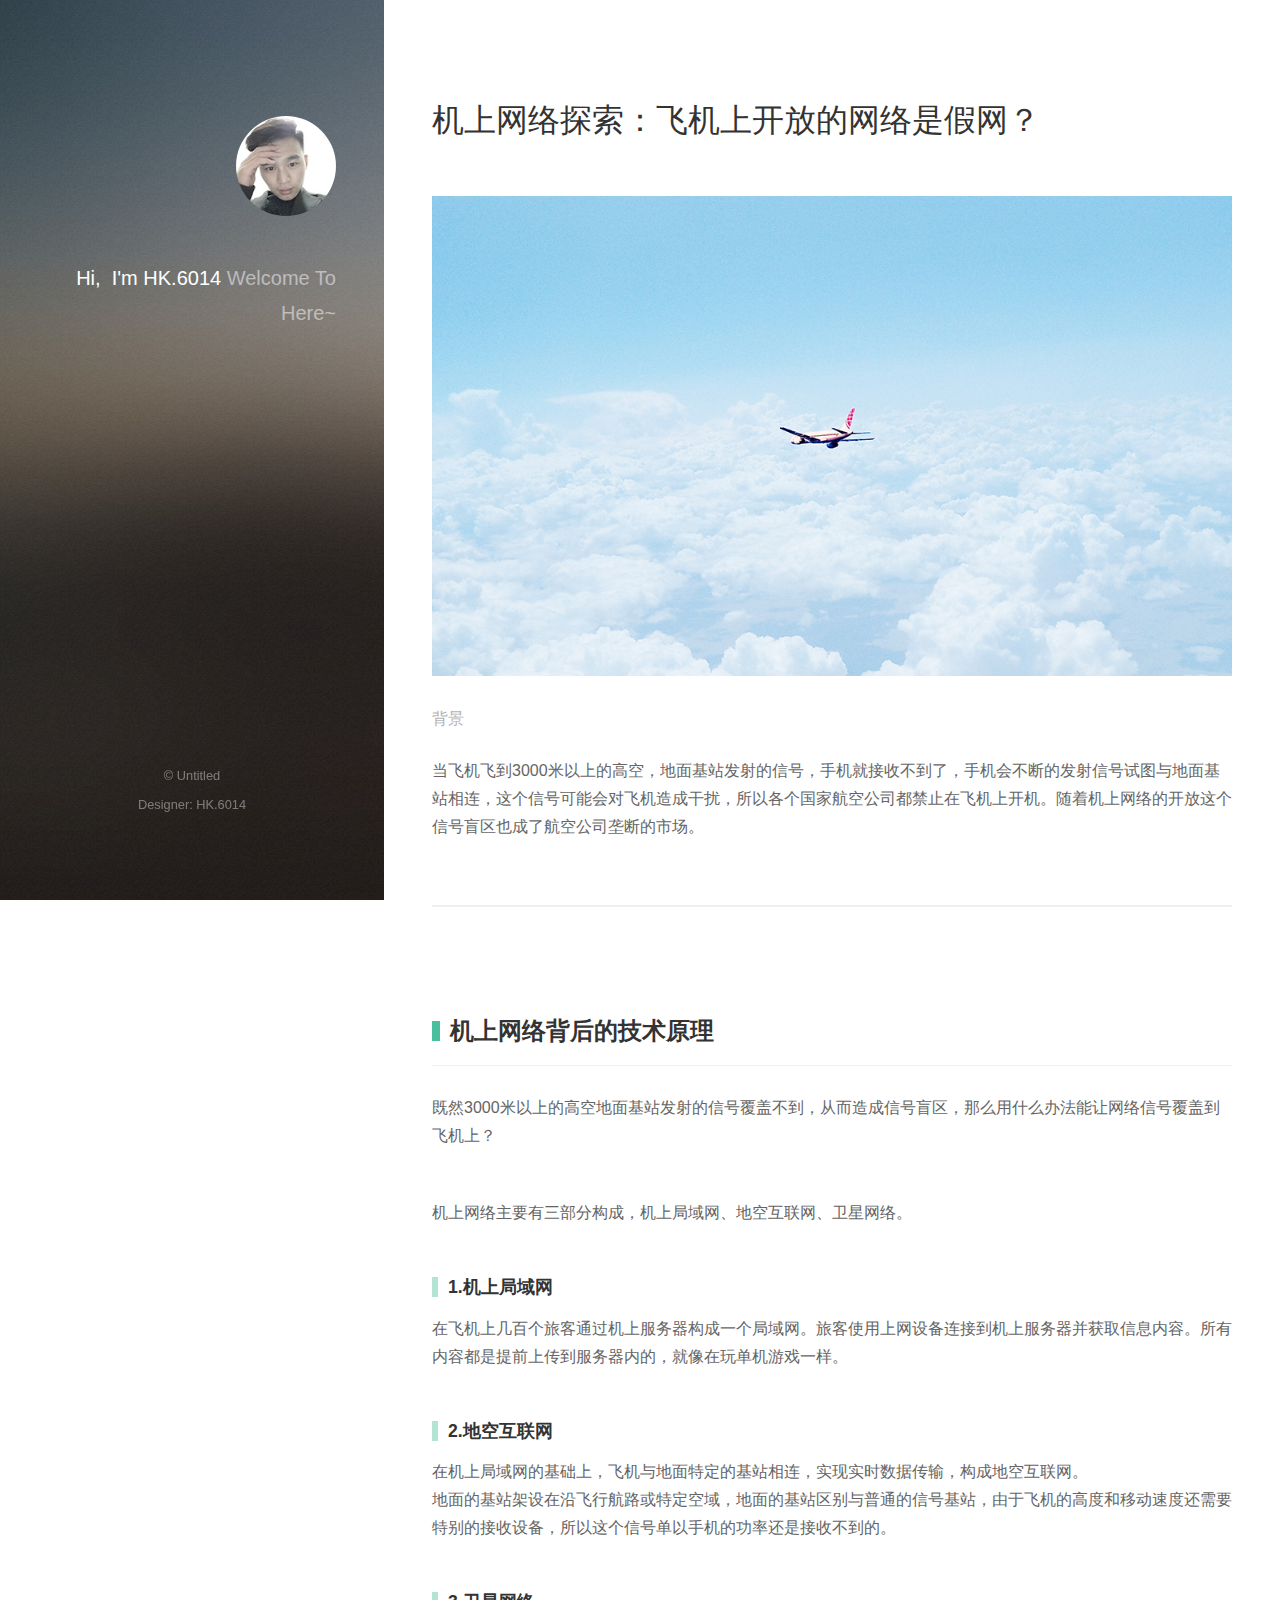
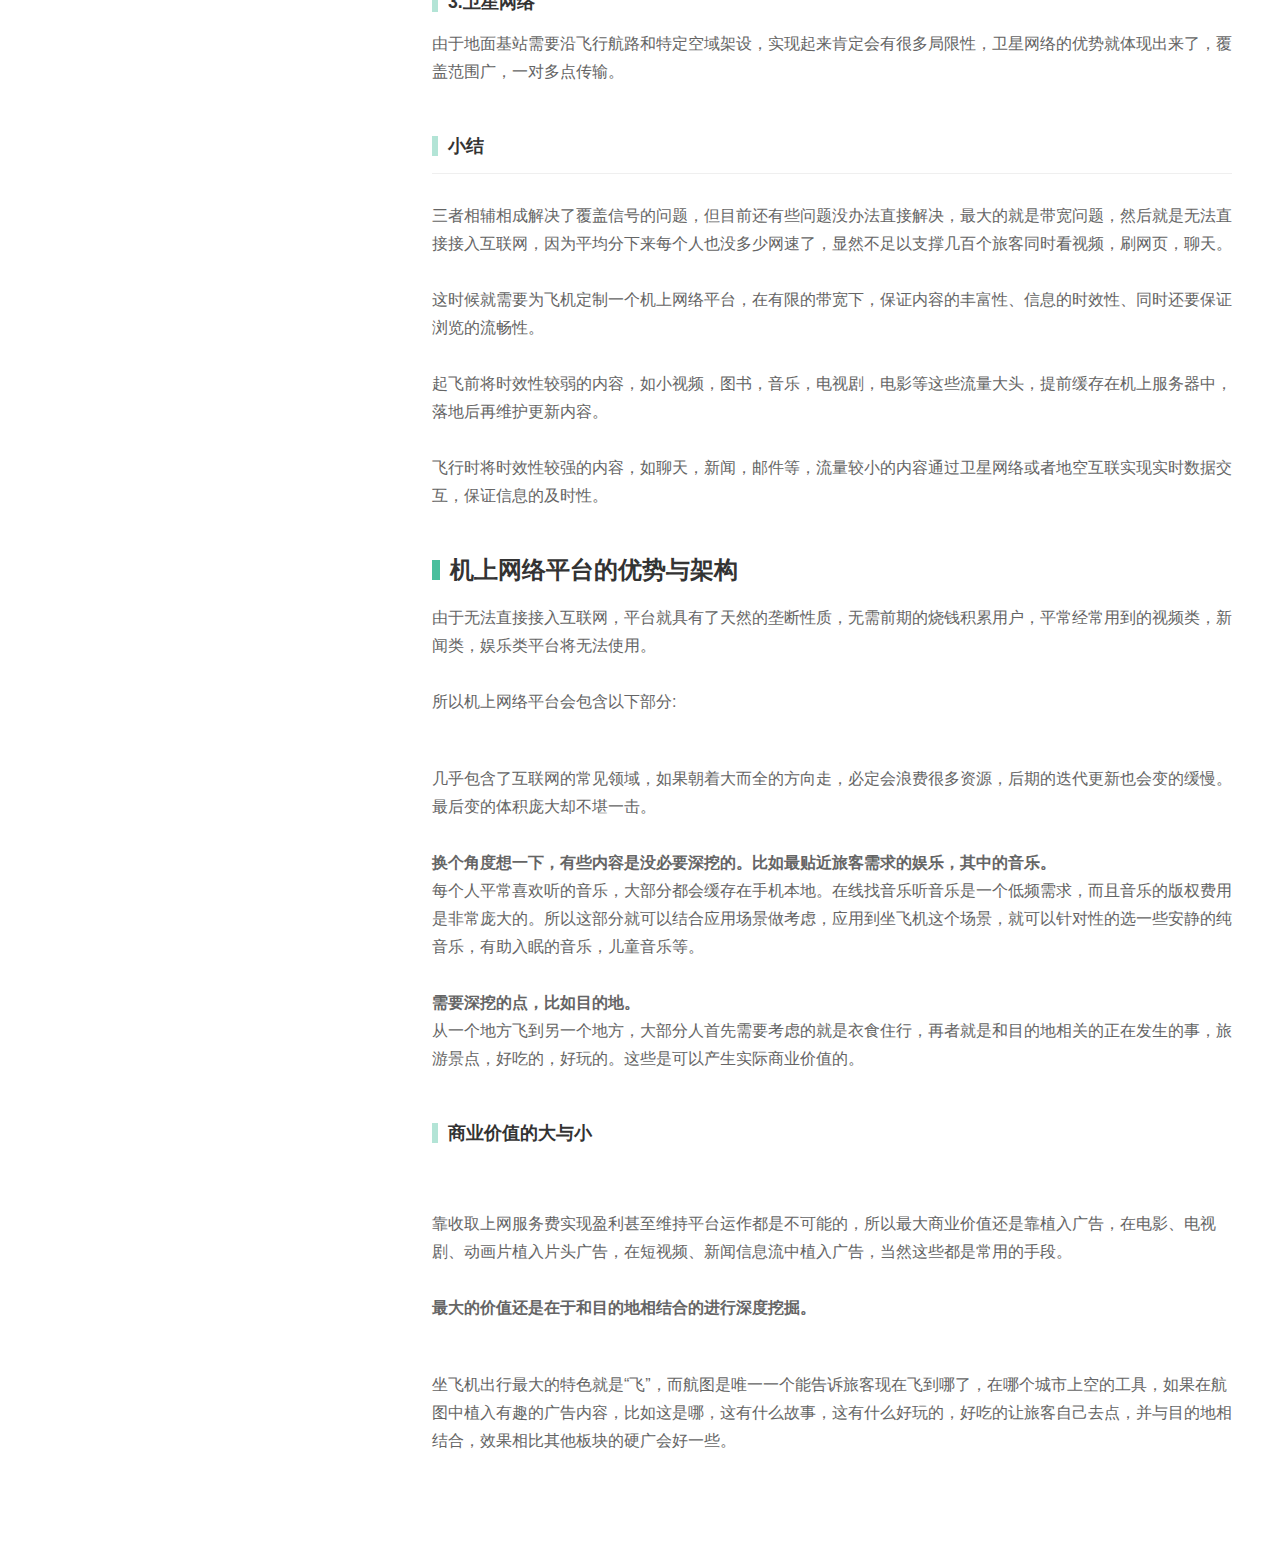
==== jse.html @ fe389747 "Add files via upload" ====
<!DOCTYPE HTML>
<html>
	<head>
		<title>机上网络探索：飞机上开放的网络是假网？</title>
		<meta charset="utf-8" />
		<meta name="viewport" content="width=device-width, initial-scale=1" />
		<!--[if lte IE 8]><script src="assets/js/ie/html5shiv.js"></script><![endif]-->
		<link rel="stylesheet" href="assets/css/main.css" />
		<link rel="stylesheet" href="word.css">
		<!--[if lte IE 8]><link rel="stylesheet" href="assets/css/ie8.css" /><![endif]-->
		<link rel="stylesheet" href="https://at.alicdn.com/t/font_b74ksjkimm2njyvi.css">
	</head>
	<body id="top">

		<!-- Header -->
			<header id="header">
				<a href="#" class="image avatar"><img src="images/avatar.jpg" alt="" /></a>
				<h1><strong>Hi,&nbsp I'm HK.6014</strong>
				<br>Welcome To Here~<br />
				</h1>
			</header>

		<!-- Main -->
			<div id="main">

				<!-- One -->
					<section id="one">
						<header class="major">
							<h2>机上网络探索：飞机上开放的网络是假网？</h2>
							<img src="images/jse/jse1.png" alt="">
							<p>背景</p>
						</header>
						<p style="color:#666">当飞机飞到3000米以上的高空，地面基站发射的信号，手机就接收不到了，手机会不断的发射信号试图与地面基站相连，这个信号可能会对飞机造成干扰，所以各个国家航空公司都禁止在飞机上开机。随着机上网络的开放这个信号盲区也成了航空公司垄断的市场。
					</p>
					</section>

				<!-- Two -->
					<section id="two">
						<h3>机上网络背后的技术原理</h2>
						<i class="line"></i>
						<!-- <h4>1.1 产品介绍</h4> -->

						<p>既然3000米以上的高空地面基站发射的信号覆盖不到，从而造成信号盲区，那么用什么办法能让网络信号覆盖到飞机上？</p>
						<img src="http://image.woshipm.com/wp-files/2018/03/Baby0pKIdDy4AePhwjw9.png" alt="">
						<p>机上网络主要有三部分构成，机上局域网、地空互联网、卫星网络。</p>


						<h4>1.机上局域网</h4>
						<p>在飞机上几百个旅客通过机上服务器构成一个局域网。旅客使用上网设备连接到机上服务器并获取信息内容。所有内容都是提前上传到服务器内的，就像在玩单机游戏一样。</p>

						<h4>2.地空互联网</h4>
						<p>
							在机上局域网的基础上，飞机与地面特定的基站相连，实现实时数据传输，构成地空互联网。 <br>
							地面的基站架设在沿飞行航路或特定空域，地面的基站区别与普通的信号基站，由于飞机的高度和移动速度还需要特别的接收设备，所以这个信号单以手机的功率还是接收不到的。
						</p>

						<h4>3.卫星网络</h4>
						<p>
							由于地面基站需要沿飞行航路和特定空域架设，实现起来肯定会有很多局限性，卫星网络的优势就体现出来了，覆盖范围广，一对多点传输。
						</p>

						<h4>小结</h4>
						<i class="line"></i>
						<p>
							三者相辅相成解决了覆盖信号的问题，但目前还有些问题没办法直接解决，最大的就是带宽问题，然后就是无法直接接入互联网，因为平均分下来每个人也没多少网速了，显然不足以支撑几百个旅客同时看视频，刷网页，聊天。
							<br><br>
							这时候就需要为飞机定制一个机上网络平台，在有限的带宽下，保证内容的丰富性、信息的时效性、同时还要保证浏览的流畅性。
							<br><br>
							起飞前将时效性较弱的内容，如小视频，图书，音乐，电视剧，电影等这些流量大头，提前缓存在机上服务器中，落地后再维护更新内容。
							<br><br>
							飞行时将时效性较强的内容，如聊天，新闻，邮件等，流量较小的内容通过卫星网络或者地空互联实现实时数据交互，保证信息的及时性。
						</p>

						<h3>机上网络平台的优势与架构</h3>
						<p>由于无法直接接入互联网，平台就具有了天然的垄断性质，无需前期的烧钱积累用户，平常经常用到的视频类，新闻类，娱乐类平台将无法使用。</p>
						<br>
						<p>所以机上网络平台会包含以下部分:</p>
						<img src="http://image.woshipm.com/wp-files/2018/03/dgjkB6Z8yLkxI2jqVLVV.png" alt="">

						<p>几乎包含了互联网的常见领域，如果朝着大而全的方向走，必定会浪费很多资源，后期的迭代更新也会变的缓慢。最后变的体积庞大却不堪一击。</p>
						<br>
						<p class="strong">换个角度想一下，有些内容是没必要深挖的。比如最贴近旅客需求的娱乐，其中的音乐。 </p>
						<p>每个人平常喜欢听的音乐，大部分都会缓存在手机本地。在线找音乐听音乐是一个低频需求，而且音乐的版权费用是非常庞大的。所以这部分就可以结合应用场景做考虑，应用到坐飞机这个场景，就可以针对性的选一些安静的纯音乐，有助入眠的音乐，儿童音乐等。</p>
						<br>
						<p class="strong">需要深挖的点，比如目的地。 </p>
						<p>从一个地方飞到另一个地方，大部分人首先需要考虑的就是衣食住行，再者就是和目的地相关的正在发生的事，旅游景点，好吃的，好玩的。这些是可以产生实际商业价值的。</p>

						<h4>商业价值的大与小</h4>
						<img src="http://image.woshipm.com/wp-files/2018/03/TCibDgPGB4hc8rQZ6pxT.jpeg" alt="">
						<p>靠收取上网服务费实现盈利甚至维持平台运作都是不可能的，所以最大商业价值还是靠植入广告，在电影、电视剧、动画片植入片头广告，在短视频、新闻信息流中植入广告，当然这些都是常用的手段。</p>

						<br>
						<p class="strong">最大的价值还是在于和目的地相结合的进行深度挖掘。</p>
						<img src="http://image.woshipm.com/wp-files/2018/03/LvkTSkc8faDb1mlpQAfh.png" alt="">
						<p>坐飞机出行最大的特色就是“飞”，而航图是唯一一个能告诉旅客现在飞到哪了，在哪个城市上空的工具，如果在航图中植入有趣的广告内容，比如这是哪，这有什么故事，这有什么好玩的，好吃的让旅客自己去点，并与目的地相结合，效果相比其他板块的硬广会好一些。</p>

						<br>
						<br>
					</section>


			</div>

		<!-- Footer -->
			<footer id="footer">
				<!-- <ul class="icons">
					<li><a href="https://zhihu.com/people/Axiso" class="icon"><i class="iconfont icon-zhihudianji"></i></a></li>
					<li><a href="weixin.html" class="icon"><i class="iconfont icon-weixin"></i></a></li>
					<li><a href="https://www.behance.net/377017880" class="icon"><i class="iconfont icon-behance"></i></a></li>
					<li><a href="mailto:whkisme@gmail.com" class="icon"><i class="iconfont icon-youjian1"></i></a></li>
				</ul> -->
				<ul class="copyright">
					<li>&copy; Untitled</li><li>Designer: HK.6014</li>
				</ul>
			</footer>

		<!-- Scripts -->
			<script src="assets/js/jquery.min.js"></script>
			<script src="assets/js/jquery.poptrox.min.js"></script>
			<script src="assets/js/skel.min.js"></script>
			<script src="assets/js/util.js"></script>
			<!--[if lte IE 8]><script src="assets/js/ie/respond.min.js"></script><![endif]-->
			<script src="assets/js/main.js"></script>

	</body>
</html>
---- assets/css/main.css ----
@import url("font-awesome.min.css");
@import url("http://fonts.googleapis.com/css?family=Source+Sans+Pro:400,400italic");



/* Reset */

	html, body, div, span, applet, object, iframe, h1, h2, h3, h4, h5, h6, p, blockquote, pre, a, abbr, acronym, address, big, cite, code, del, dfn, em, img, ins, kbd, q, s, samp, small, strike, strong, sub, sup, tt, var, b, u, i, center, dl, dt, dd, ol, ul, li, fieldset, form, label, legend, table, caption, tbody, tfoot, thead, tr, th, td, article, aside, canvas, details, embed, figure, figcaption, footer, header, hgroup, menu, nav, output, ruby, section, summary, time, mark, audio, video {
		margin: 0;
		padding: 0;
		border: 0;
		font-size: 100%;
		font: inherit;
		vertical-align: baseline;
	}

	article, aside, details, figcaption, figure, footer, header, hgroup, menu, nav, section {
		display: block;
	}

	body {
		line-height: 1;
	}

	ol, ul {
		list-style: none;
	}

	blockquote, q {
		quotes: none;
	}

	blockquote:before, blockquote:after, q:before, q:after {
		content: '';
		content: none;
	}

	table {
		border-collapse: collapse;
		border-spacing: 0;
	}

	body {
		-webkit-text-size-adjust: none;
	}

/* Box Model */

	*, *:before, *:after {
		-moz-box-sizing: border-box;
		-webkit-box-sizing: border-box;
		box-sizing: border-box;
	}

/* Containers */

	.container {
		margin-left: auto;
		margin-right: auto;
	}

	.container.\31 25\25 {
		width: 100%;
		max-width: 1200px;
		min-width: 960px;
	}

	.container.\37 5\25 {
		width: 720px;
	}

	.container.\35 0\25 {
		width: 480px;
	}

	.container.\32 5\25 {
		width: 240px;
	}

	.container {
		width: 960px;
	}

	@media screen and (max-width: 1800px) {

		.container.\31 25\25 {
			width: 100%;
			max-width: 1200px;
			min-width: 960px;
		}

		.container.\37 5\25 {
			width: 720px;
		}

		.container.\35 0\25 {
			width: 480px;
		}

		.container.\32 5\25 {
			width: 240px;
		}

		.container {
			width: 960px;
		}

	}

	@media screen and (max-width: 1280px) {

		.container.\31 25\25 {
			width: 100%;
			max-width: 1200px;
			min-width: 960px;
		}

		.container.\37 5\25 {
			width: 720px;
		}

		.container.\35 0\25 {
			width: 480px;
		}

		.container.\32 5\25 {
			width: 240px;
		}

		.container {
			width: 960px;
		}

	}

	@media screen and (max-width: 980px) {

		.container.\31 25\25 {
			width: 100%;
			max-width: 1200px;
			min-width: 960px;
		}

		.container.\37 5\25 {
			width: 720px;
		}

		.container.\35 0\25 {
			width: 480px;
		}

		.container.\32 5\25 {
			width: 240px;
		}

		.container {
			width: 960px;
		}

	}

	@media screen and (max-width: 736px) {

		.container.\31 25\25 {
			width: 100%;
			max-width: 1200px;
			min-width: 960px;
		}

		.container.\37 5\25 {
			width: 720px;
		}

		.container.\35 0\25 {
			width: 480px;
		}

		.container.\32 5\25 {
			width: 240px;
		}

		.container {
			width: 960px;
		}

	}

	@media screen and (max-width: 480px) {

		.container.\31 25\25 {
			width: 100%;
			max-width: 1200px;
			min-width: 960px;
		}

		.container.\37 5\25 {
			width: 720px;
		}

		.container.\35 0\25 {
			width: 480px;
		}

		.container.\32 5\25 {
			width: 240px;
		}

		.container {
			width: 960px;
		}

	}

/* Grid */

	.row {
		border-bottom: solid 1px transparent;
		-moz-box-sizing: border-box;
		-webkit-box-sizing: border-box;
		box-sizing: border-box;
	}

	.row > * {
		float: left;
		-moz-box-sizing: border-box;
		-webkit-box-sizing: border-box;
		box-sizing: border-box;
	}

	.row:after, .row:before {
		content: '';
		display: block;
		clear: both;
		height: 0;
	}

	.row.uniform > * > :first-child {
		margin-top: 0;
	}

	.row.uniform > * > :last-child {
		margin-bottom: 0;
	}

	.row.\30 \25 > * {
		padding: 0 0 0 0em;
	}

	.row.\30 \25 {
		margin: 0 0 -1px 0em;
	}

	.row.uniform.\30 \25 > * {
		padding: 0em 0 0 0em;
	}

	.row.uniform.\30 \25 {
		margin: 0em 0 -1px 0em;
	}

	.row > * {
		padding: 0 0 0 2.5em;
	}

	.row {
		margin: 0 0 -1px -2.5em;
	}

	.row.uniform > * {
		padding: 2.5em 0 0 2.5em;
	}

	.row.uniform {
		margin: -2.5em 0 -1px -2.5em;
	}

	.row.\32 00\25 > * {
		padding: 0 0 0 5em;
	}

	.row.\32 00\25 {
		margin: 0 0 -1px -5em;
	}

	.row.uniform.\32 00\25 > * {
		padding: 5em 0 0 5em;
	}

	.row.uniform.\32 00\25 {
		margin: -5em 0 -1px -5em;
	}

	.row.\31 50\25 > * {
		padding: 0 0 0 3.75em;
	}

	.row.\31 50\25 {
		margin: 0 0 -1px -3.75em;
	}

	.row.uniform.\31 50\25 > * {
		padding: 3.75em 0 0 3.75em;
	}

	.row.uniform.\31 50\25 {
		margin: -3.75em 0 -1px -3.75em;
	}

	.row.\35 0\25 > * {
		padding: 0 0 0 1.25em;
	}

	.row.\35 0\25 {
		margin: 0 0 -1px -1.25em;
	}

	.row.uniform.\35 0\25 > * {
		padding: 1.25em 0 0 1.25em;
	}

	.row.uniform.\35 0\25 {
		margin: -1.25em 0 -1px -1.25em;
	}

	.row.\32 5\25 > * {
		padding: 0 0 0 0.625em;
	}

	.row.\32 5\25 {
		margin: 0 0 -1px -0.625em;
	}

	.row.uniform.\32 5\25 > * {
		padding: 0.625em 0 0 0.625em;
	}

	.row.uniform.\32 5\25 {
		margin: -0.625em 0 -1px -0.625em;
	}

	.\31 2u, .\31 2u\24 {
		width: 100%;
		clear: none;
		margin-left: 0;
	}

	.\31 1u, .\31 1u\24 {
		width: 91.6666666667%;
		clear: none;
		margin-left: 0;
	}

	.\31 0u, .\31 0u\24 {
		width: 83.3333333333%;
		clear: none;
		margin-left: 0;
	}

	.\39 u, .\39 u\24 {
		width: 75%;
		clear: none;
		margin-left: 0;
	}

	.\38 u, .\38 u\24 {
		width: 66.6666666667%;
		clear: none;
		margin-left: 0;
	}

	.\37 u, .\37 u\24 {
		width: 58.3333333333%;
		clear: none;
		margin-left: 0;
	}

	.\36 u, .\36 u\24 {
		width: 50%;
		clear: none;
		margin-left: 0;
	}

	.\35 u, .\35 u\24 {
		width: 41.6666666667%;
		clear: none;
		margin-left: 0;
	}

	.\34 u, .\34 u\24 {
		width: 33.3333333333%;
		clear: none;
		margin-left: 0;
	}

	.\33 u, .\33 u\24 {
		width: 25%;
		clear: none;
		margin-left: 0;
	}

	.\32 u, .\32 u\24 {
		width: 16.6666666667%;
		clear: none;
		margin-left: 0;
	}

	.\31 u, .\31 u\24 {
		width: 8.3333333333%;
		clear: none;
		margin-left: 0;
	}

	.\31 2u\24 + *,
	.\31 1u\24 + *,
	.\31 0u\24 + *,
	.\39 u\24 + *,
	.\38 u\24 + *,
	.\37 u\24 + *,
	.\36 u\24 + *,
	.\35 u\24 + *,
	.\34 u\24 + *,
	.\33 u\24 + *,
	.\32 u\24 + *,
	.\31 u\24 + * {
		clear: left;
	}

	.\-11u {
		margin-left: 91.66667%;
	}

	.\-10u {
		margin-left: 83.33333%;
	}

	.\-9u {
		margin-left: 75%;
	}

	.\-8u {
		margin-left: 66.66667%;
	}

	.\-7u {
		margin-left: 58.33333%;
	}

	.\-6u {
		margin-left: 50%;
	}

	.\-5u {
		margin-left: 41.66667%;
	}

	.\-4u {
		margin-left: 33.33333%;
	}

	.hand{
		cursor: pointer;
	}
	.\-3u {
		margin-left: 25%;
	}

	.\-2u {
		margin-left: 16.66667%;
	}

	.\-1u {
		margin-left: 8.33333%;
	}

	@media screen and (max-width: 1800px) {

		.row > * {
			padding: 0 0 0 2.5em;
		}

		.row {
			margin: 0 0 -1px -2.5em;
		}

		.row.uniform > * {
			padding: 2.5em 0 0 2.5em;
		}

		.row.uniform {
			margin: -2.5em 0 -1px -2.5em;
		}

		.row.\32 00\25 > * {
			padding: 0 0 0 5em;
		}

		.row.\32 00\25 {
			margin: 0 0 -1px -5em;
		}

		.row.uniform.\32 00\25 > * {
			padding: 5em 0 0 5em;
		}

		.row.uniform.\32 00\25 {
			margin: -5em 0 -1px -5em;
		}

		.row.\31 50\25 > * {
			padding: 0 0 0 3.75em;
		}

		.row.\31 50\25 {
			margin: 0 0 -1px -3.75em;
		}

		.row.uniform.\31 50\25 > * {
			padding: 3.75em 0 0 3.75em;
		}

		.row.uniform.\31 50\25 {
			margin: -3.75em 0 -1px -3.75em;
		}

		.row.\35 0\25 > * {
			padding: 0 0 0 1.25em;
		}

		.row.\35 0\25 {
			margin: 0 0 -1px -1.25em;
		}

		.row.uniform.\35 0\25 > * {
			padding: 1.25em 0 0 1.25em;
		}

		.row.uniform.\35 0\25 {
			margin: -1.25em 0 -1px -1.25em;
		}

		.row.\32 5\25 > * {
			padding: 0 0 0 0.625em;
		}

		.row.\32 5\25 {
			margin: 0 0 -1px -0.625em;
		}

		.row.uniform.\32 5\25 > * {
			padding: 0.625em 0 0 0.625em;
		}

		.row.uniform.\32 5\25 {
			margin: -0.625em 0 -1px -0.625em;
		}

		.\31 2u\28xlarge\29, .\31 2u\24\28xlarge\29 {
			width: 100%;
			clear: none;
			margin-left: 0;
		}

		.\31 1u\28xlarge\29, .\31 1u\24\28xlarge\29 {
			width: 91.6666666667%;
			clear: none;
			margin-left: 0;
		}

		.\31 0u\28xlarge\29, .\31 0u\24\28xlarge\29 {
			width: 83.3333333333%;
			clear: none;
			margin-left: 0;
		}

		.\39 u\28xlarge\29, .\39 u\24\28xlarge\29 {
			width: 75%;
			clear: none;
			margin-left: 0;
		}

		.\38 u\28xlarge\29, .\38 u\24\28xlarge\29 {
			width: 66.6666666667%;
			clear: none;
			margin-left: 0;
		}

		.\37 u\28xlarge\29, .\37 u\24\28xlarge\29 {
			width: 58.3333333333%;
			clear: none;
			margin-left: 0;
		}

		.\36 u\28xlarge\29, .\36 u\24\28xlarge\29 {
			width: 50%;
			clear: none;
			margin-left: 0;
		}

		.\35 u\28xlarge\29, .\35 u\24\28xlarge\29 {
			width: 41.6666666667%;
			clear: none;
			margin-left: 0;
		}

		.\34 u\28xlarge\29, .\34 u\24\28xlarge\29 {
			width: 33.3333333333%;
			clear: none;
			margin-left: 0;
		}

		.\33 u\28xlarge\29, .\33 u\24\28xlarge\29 {
			width: 25%;
			clear: none;
			margin-left: 0;
		}

		.\32 u\28xlarge\29, .\32 u\24\28xlarge\29 {
			width: 16.6666666667%;
			clear: none;
			margin-left: 0;
		}

		.\31 u\28xlarge\29, .\31 u\24\28xlarge\29 {
			width: 8.3333333333%;
			clear: none;
			margin-left: 0;
		}

		.\31 2u\24\28xlarge\29 + *,
		.\31 1u\24\28xlarge\29 + *,
		.\31 0u\24\28xlarge\29 + *,
		.\39 u\24\28xlarge\29 + *,
		.\38 u\24\28xlarge\29 + *,
		.\37 u\24\28xlarge\29 + *,
		.\36 u\24\28xlarge\29 + *,
		.\35 u\24\28xlarge\29 + *,
		.\34 u\24\28xlarge\29 + *,
		.\33 u\24\28xlarge\29 + *,
		.\32 u\24\28xlarge\29 + *,
		.\31 u\24\28xlarge\29 + * {
			clear: left;
		}

		.\-11u\28xlarge\29 {
			margin-left: 91.66667%;
		}

		.\-10u\28xlarge\29 {
			margin-left: 83.33333%;
		}

		.\-9u\28xlarge\29 {
			margin-left: 75%;
		}

		.\-8u\28xlarge\29 {
			margin-left: 66.66667%;
		}

		.\-7u\28xlarge\29 {
			margin-left: 58.33333%;
		}

		.\-6u\28xlarge\29 {
			margin-left: 50%;
		}

		.\-5u\28xlarge\29 {
			margin-left: 41.66667%;
		}

		.\-4u\28xlarge\29 {
			margin-left: 33.33333%;
		}

		.\-3u\28xlarge\29 {
			margin-left: 25%;
		}

		.\-2u\28xlarge\29 {
			margin-left: 16.66667%;
		}

		.\-1u\28xlarge\29 {
			margin-left: 8.33333%;
		}

	}

	@media screen and (max-width: 1280px) {

		.row > * {
			padding: 0 0 0 2em;
		}

		.row {
			margin: 0 0 -1px -2em;
		}

		.row.uniform > * {
			padding: 2em 0 0 2em;
		}

		.row.uniform {
			margin: -2em 0 -1px -2em;
		}

		.row.\32 00\25 > * {
			padding: 0 0 0 4em;
		}

		.row.\32 00\25 {
			margin: 0 0 -1px -4em;
		}

		.row.uniform.\32 00\25 > * {
			padding: 4em 0 0 4em;
		}

		.row.uniform.\32 00\25 {
			margin: -4em 0 -1px -4em;
		}

		.row.\31 50\25 > * {
			padding: 0 0 0 3em;
		}

		.row.\31 50\25 {
			margin: 0 0 -1px -3em;
		}

		.row.uniform.\31 50\25 > * {
			padding: 3em 0 0 3em;
		}

		.row.uniform.\31 50\25 {
			margin: -3em 0 -1px -3em;
		}

		.row.\35 0\25 > * {
			padding: 0 0 0 1em;
		}

		.row.\35 0\25 {
			margin: 0 0 -1px -1em;
		}

		.row.uniform.\35 0\25 > * {
			padding: 1em 0 0 1em;
		}

		.row.uniform.\35 0\25 {
			margin: -1em 0 -1px -1em;
		}

		.row.\32 5\25 > * {
			padding: 0 0 0 0.5em;
		}

		.row.\32 5\25 {
			margin: 0 0 -1px -0.5em;
		}

		.row.uniform.\32 5\25 > * {
			padding: 0.5em 0 0 0.5em;
		}

		.row.uniform.\32 5\25 {
			margin: -0.5em 0 -1px -0.5em;
		}

		.\31 2u\28large\29, .\31 2u\24\28large\29 {
			width: 100%;
			clear: none;
			margin-left: 0;
		}

		.\31 1u\28large\29, .\31 1u\24\28large\29 {
			width: 91.6666666667%;
			clear: none;
			margin-left: 0;
		}

		.\31 0u\28large\29, .\31 0u\24\28large\29 {
			width: 83.3333333333%;
			clear: none;
			margin-left: 0;
		}

		.\39 u\28large\29, .\39 u\24\28large\29 {
			width: 75%;
			clear: none;
			margin-left: 0;
		}

		.\38 u\28large\29, .\38 u\24\28large\29 {
			width: 66.6666666667%;
			clear: none;
			margin-left: 0;
		}

		.\37 u\28large\29, .\37 u\24\28large\29 {
			width: 58.3333333333%;
			clear: none;
			margin-left: 0;
		}

		.\36 u\28large\29, .\36 u\24\28large\29 {
			width: 50%;
			clear: none;
			margin-left: 0;
		}

		.\35 u\28large\29, .\35 u\24\28large\29 {
			width: 41.6666666667%;
			clear: none;
			margin-left: 0;
		}

		.\34 u\28large\29, .\34 u\24\28large\29 {
			width: 33.3333333333%;
			clear: none;
			margin-left: 0;
		}

		.\33 u\28large\29, .\33 u\24\28large\29 {
			width: 25%;
			clear: none;
			margin-left: 0;
		}

		.\32 u\28large\29, .\32 u\24\28large\29 {
			width: 16.6666666667%;
			clear: none;
			margin-left: 0;
		}

		.\31 u\28large\29, .\31 u\24\28large\29 {
			width: 8.3333333333%;
			clear: none;
			margin-left: 0;
		}

		.\31 2u\24\28large\29 + *,
		.\31 1u\24\28large\29 + *,
		.\31 0u\24\28large\29 + *,
		.\39 u\24\28large\29 + *,
		.\38 u\24\28large\29 + *,
		.\37 u\24\28large\29 + *,
		.\36 u\24\28large\29 + *,
		.\35 u\24\28large\29 + *,
		.\34 u\24\28large\29 + *,
		.\33 u\24\28large\29 + *,
		.\32 u\24\28large\29 + *,
		.\31 u\24\28large\29 + * {
			clear: left;
		}

		.\-11u\28large\29 {
			margin-left: 91.66667%;
		}

		.\-10u\28large\29 {
			margin-left: 83.33333%;
		}

		.\-9u\28large\29 {
			margin-left: 75%;
		}

		.\-8u\28large\29 {
			margin-left: 66.66667%;
		}

		.\-7u\28large\29 {
			margin-left: 58.33333%;
		}

		.\-6u\28large\29 {
			margin-left: 50%;
		}

		.\-5u\28large\29 {
			margin-left: 41.66667%;
		}

		.\-4u\28large\29 {
			margin-left: 33.33333%;
		}

		.\-3u\28large\29 {
			margin-left: 25%;
		}

		.\-2u\28large\29 {
			margin-left: 16.66667%;
		}

		.\-1u\28large\29 {
			margin-left: 8.33333%;
		}

	}

	@media screen and (max-width: 980px) {

		.row > * {
			padding: 0 0 0 2em;
		}

		.row {
			margin: 0 0 -1px -2em;
		}

		.row.uniform > * {
			padding: 2em 0 0 2em;
		}

		.row.uniform {
			margin: -2em 0 -1px -2em;
		}

		.row.\32 00\25 > * {
			padding: 0 0 0 4em;
		}

		.row.\32 00\25 {
			margin: 0 0 -1px -4em;
		}

		.row.uniform.\32 00\25 > * {
			padding: 4em 0 0 4em;
		}

		.row.uniform.\32 00\25 {
			margin: -4em 0 -1px -4em;
		}

		.row.\31 50\25 > * {
			padding: 0 0 0 3em;
		}

		.row.\31 50\25 {
			margin: 0 0 -1px -3em;
		}

		.row.uniform.\31 50\25 > * {
			padding: 3em 0 0 3em;
		}

		.row.uniform.\31 50\25 {
			margin: -3em 0 -1px -3em;
		}

		.row.\35 0\25 > * {
			padding: 0 0 0 1em;
		}

		.row.\35 0\25 {
			margin: 0 0 -1px -1em;
		}

		.row.uniform.\35 0\25 > * {
			padding: 1em 0 0 1em;
		}

		.row.uniform.\35 0\25 {
			margin: -1em 0 -1px -1em;
		}

		.row.\32 5\25 > * {
			padding: 0 0 0 0.5em;
		}

		.row.\32 5\25 {
			margin: 0 0 -1px -0.5em;
		}

		.row.uniform.\32 5\25 > * {
			padding: 0.5em 0 0 0.5em;
		}

		.row.uniform.\32 5\25 {
			margin: -0.5em 0 -1px -0.5em;
		}

		.\31 2u\28medium\29, .\31 2u\24\28medium\29 {
			width: 100%;
			clear: none;
			margin-left: 0;
		}

		.\31 1u\28medium\29, .\31 1u\24\28medium\29 {
			width: 91.6666666667%;
			clear: none;
			margin-left: 0;
		}

		.\31 0u\28medium\29, .\31 0u\24\28medium\29 {
			width: 83.3333333333%;
			clear: none;
			margin-left: 0;
		}

		.\39 u\28medium\29, .\39 u\24\28medium\29 {
			width: 75%;
			clear: none;
			margin-left: 0;
		}

		.\38 u\28medium\29, .\38 u\24\28medium\29 {
			width: 66.6666666667%;
			clear: none;
			margin-left: 0;
		}

		.\37 u\28medium\29, .\37 u\24\28medium\29 {
			width: 58.3333333333%;
			clear: none;
			margin-left: 0;
		}

		.\36 u\28medium\29, .\36 u\24\28medium\29 {
			width: 50%;
			clear: none;
			margin-left: 0;
		}

		.\35 u\28medium\29, .\35 u\24\28medium\29 {
			width: 41.6666666667%;
			clear: none;
			margin-left: 0;
		}

		.\34 u\28medium\29, .\34 u\24\28medium\29 {
			width: 33.3333333333%;
			clear: none;
			margin-left: 0;
		}

		.\33 u\28medium\29, .\33 u\24\28medium\29 {
			width: 25%;
			clear: none;
			margin-left: 0;
		}

		.\32 u\28medium\29, .\32 u\24\28medium\29 {
			width: 16.6666666667%;
			clear: none;
			margin-left: 0;
		}

		.\31 u\28medium\29, .\31 u\24\28medium\29 {
			width: 8.3333333333%;
			clear: none;
			margin-left: 0;
		}

		.\31 2u\24\28medium\29 + *,
		.\31 1u\24\28medium\29 + *,
		.\31 0u\24\28medium\29 + *,
		.\39 u\24\28medium\29 + *,
		.\38 u\24\28medium\29 + *,
		.\37 u\24\28medium\29 + *,
		.\36 u\24\28medium\29 + *,
		.\35 u\24\28medium\29 + *,
		.\34 u\24\28medium\29 + *,
		.\33 u\24\28medium\29 + *,
		.\32 u\24\28medium\29 + *,
		.\31 u\24\28medium\29 + * {
			clear: left;
		}

		.\-11u\28medium\29 {
			margin-left: 91.66667%;
		}

		.\-10u\28medium\29 {
			margin-left: 83.33333%;
		}

		.\-9u\28medium\29 {
			margin-left: 75%;
		}

		.\-8u\28medium\29 {
			margin-left: 66.66667%;
		}

		.\-7u\28medium\29 {
			margin-left: 58.33333%;
		}

		.\-6u\28medium\29 {
			margin-left: 50%;
		}

		.\-5u\28medium\29 {
			margin-left: 41.66667%;
		}

		.\-4u\28medium\29 {
			margin-left: 33.33333%;
		}

		.\-3u\28medium\29 {
			margin-left: 25%;
		}

		.\-2u\28medium\29 {
			margin-left: 16.66667%;
		}

		.\-1u\28medium\29 {
			margin-left: 8.33333%;
		}

	}

	@media screen and (max-width: 736px) {

		.row > * {
			padding: 0 0 0 1.5em;
		}

		.row {
			margin: 0 0 -1px -1.5em;
		}

		.row.uniform > * {
			padding: 1.5em 0 0 1.5em;
		}

		.row.uniform {
			margin: -1.5em 0 -1px -1.5em;
		}

		.row.\32 00\25 > * {
			padding: 0 0 0 3em;
		}

		.row.\32 00\25 {
			margin: 0 0 -1px -3em;
		}

		.row.uniform.\32 00\25 > * {
			padding: 3em 0 0 3em;
		}

		.row.uniform.\32 00\25 {
			margin: -3em 0 -1px -3em;
		}

		.row.\31 50\25 > * {
			padding: 0 0 0 2.25em;
		}

		.row.\31 50\25 {
			margin: 0 0 -1px -2.25em;
		}

		.row.uniform.\31 50\25 > * {
			padding: 2.25em 0 0 2.25em;
		}

		.row.uniform.\31 50\25 {
			margin: -2.25em 0 -1px -2.25em;
		}

		.row.\35 0\25 > * {
			padding: 0 0 0 0.75em;
		}

		.row.\35 0\25 {
			margin: 0 0 -1px -0.75em;
		}

		.row.uniform.\35 0\25 > * {
			padding: 0.75em 0 0 0.75em;
		}

		.row.uniform.\35 0\25 {
			margin: -0.75em 0 -1px -0.75em;
		}

		.row.\32 5\25 > * {
			padding: 0 0 0 0.375em;
		}

		.row.\32 5\25 {
			margin: 0 0 -1px -0.375em;
		}

		.row.uniform.\32 5\25 > * {
			padding: 0.375em 0 0 0.375em;
		}

		.row.uniform.\32 5\25 {
			margin: -0.375em 0 -1px -0.375em;
		}

		.\31 2u\28small\29, .\31 2u\24\28small\29 {
			width: 100%;
			clear: none;
			margin-left: 0;
		}

		.\31 1u\28small\29, .\31 1u\24\28small\29 {
			width: 91.6666666667%;
			clear: none;
			margin-left: 0;
		}

		.\31 0u\28small\29, .\31 0u\24\28small\29 {
			width: 83.3333333333%;
			clear: none;
			margin-left: 0;
		}

		.\39 u\28small\29, .\39 u\24\28small\29 {
			width: 75%;
			clear: none;
			margin-left: 0;
		}

		.\38 u\28small\29, .\38 u\24\28small\29 {
			width: 66.6666666667%;
			clear: none;
			margin-left: 0;
		}

		.\37 u\28small\29, .\37 u\24\28small\29 {
			width: 58.3333333333%;
			clear: none;
			margin-left: 0;
		}

		.\36 u\28small\29, .\36 u\24\28small\29 {
			width: 50%;
			clear: none;
			margin-left: 0;
		}

		.\35 u\28small\29, .\35 u\24\28small\29 {
			width: 41.6666666667%;
			clear: none;
			margin-left: 0;
		}

		.\34 u\28small\29, .\34 u\24\28small\29 {
			width: 33.3333333333%;
			clear: none;
			margin-left: 0;
		}

		.\33 u\28small\29, .\33 u\24\28small\29 {
			width: 25%;
			clear: none;
			margin-left: 0;
		}

		.\32 u\28small\29, .\32 u\24\28small\29 {
			width: 16.6666666667%;
			clear: none;
			margin-left: 0;
		}

		.\31 u\28small\29, .\31 u\24\28small\29 {
			width: 8.3333333333%;
			clear: none;
			margin-left: 0;
		}

		.\31 2u\24\28small\29 + *,
		.\31 1u\24\28small\29 + *,
		.\31 0u\24\28small\29 + *,
		.\39 u\24\28small\29 + *,
		.\38 u\24\28small\29 + *,
		.\37 u\24\28small\29 + *,
		.\36 u\24\28small\29 + *,
		.\35 u\24\28small\29 + *,
		.\34 u\24\28small\29 + *,
		.\33 u\24\28small\29 + *,
		.\32 u\24\28small\29 + *,
		.\31 u\24\28small\29 + * {
			clear: left;
		}

		.\-11u\28small\29 {
			margin-left: 91.66667%;
		}

		.\-10u\28small\29 {
			margin-left: 83.33333%;
		}

		.\-9u\28small\29 {
			margin-left: 75%;
		}

		.\-8u\28small\29 {
			margin-left: 66.66667%;
		}

		.\-7u\28small\29 {
			margin-left: 58.33333%;
		}

		.\-6u\28small\29 {
			margin-left: 50%;
		}

		.\-5u\28small\29 {
			margin-left: 41.66667%;
		}

		.\-4u\28small\29 {
			margin-left: 33.33333%;
		}

		.\-3u\28small\29 {
			margin-left: 25%;
		}

		.\-2u\28small\29 {
			margin-left: 16.66667%;
		}

		.\-1u\28small\29 {
			margin-left: 8.33333%;
		}

	}

	@media screen and (max-width: 480px) {

		.row > * {
			padding: 0 0 0 1.5em;
		}

		.row {
			margin: 0 0 -1px -1.5em;
		}

		.row.uniform > * {
			padding: 1.5em 0 0 1.5em;
		}

		.row.uniform {
			margin: -1.5em 0 -1px -1.5em;
		}

		.row.\32 00\25 > * {
			padding: 0 0 0 3em;
		}

		.row.\32 00\25 {
			margin: 0 0 -1px -3em;
		}

		.row.uniform.\32 00\25 > * {
			padding: 3em 0 0 3em;
		}

		.row.uniform.\32 00\25 {
			margin: -3em 0 -1px -3em;
		}

		.row.\31 50\25 > * {
			padding: 0 0 0 2.25em;
		}

		.row.\31 50\25 {
			margin: 0 0 -1px -2.25em;
		}

		.row.uniform.\31 50\25 > * {
			padding: 2.25em 0 0 2.25em;
		}

		.row.uniform.\31 50\25 {
			margin: -2.25em 0 -1px -2.25em;
		}

		.row.\35 0\25 > * {
			padding: 0 0 0 0.75em;
		}

		.row.\35 0\25 {
			margin: 0 0 -1px -0.75em;
		}

		.row.uniform.\35 0\25 > * {
			padding: 0.75em 0 0 0.75em;
		}

		.row.uniform.\35 0\25 {
			margin: -0.75em 0 -1px -0.75em;
		}

		.row.\32 5\25 > * {
			padding: 0 0 0 0.375em;
		}

		.row.\32 5\25 {
			margin: 0 0 -1px -0.375em;
		}

		.row.uniform.\32 5\25 > * {
			padding: 0.375em 0 0 0.375em;
		}

		.row.uniform.\32 5\25 {
			margin: -0.375em 0 -1px -0.375em;
		}

		.\31 2u\28xsmall\29, .\31 2u\24\28xsmall\29 {
			width: 100%;
			clear: none;
			margin-left: 0;
		}

		.\31 1u\28xsmall\29, .\31 1u\24\28xsmall\29 {
			width: 91.6666666667%;
			clear: none;
			margin-left: 0;
		}

		.\31 0u\28xsmall\29, .\31 0u\24\28xsmall\29 {
			width: 83.3333333333%;
			clear: none;
			margin-left: 0;
		}

		.\39 u\28xsmall\29, .\39 u\24\28xsmall\29 {
			width: 75%;
			clear: none;
			margin-left: 0;
		}

		.\38 u\28xsmall\29, .\38 u\24\28xsmall\29 {
			width: 66.6666666667%;
			clear: none;
			margin-left: 0;
		}

		.\37 u\28xsmall\29, .\37 u\24\28xsmall\29 {
			width: 58.3333333333%;
			clear: none;
			margin-left: 0;
		}

		.\36 u\28xsmall\29, .\36 u\24\28xsmall\29 {
			width: 50%;
			clear: none;
			margin-left: 0;
		}

		.\35 u\28xsmall\29, .\35 u\24\28xsmall\29 {
			width: 41.6666666667%;
			clear: none;
			margin-left: 0;
		}

		.\34 u\28xsmall\29, .\34 u\24\28xsmall\29 {
			width: 33.3333333333%;
			clear: none;
			margin-left: 0;
		}

		.\33 u\28xsmall\29, .\33 u\24\28xsmall\29 {
			width: 25%;
			clear: none;
			margin-left: 0;
		}

		.\32 u\28xsmall\29, .\32 u\24\28xsmall\29 {
			width: 16.6666666667%;
			clear: none;
			margin-left: 0;
		}

		.\31 u\28xsmall\29, .\31 u\24\28xsmall\29 {
			width: 8.3333333333%;
			clear: none;
			margin-left: 0;
		}

		.\31 2u\24\28xsmall\29 + *,
		.\31 1u\24\28xsmall\29 + *,
		.\31 0u\24\28xsmall\29 + *,
		.\39 u\24\28xsmall\29 + *,
		.\38 u\24\28xsmall\29 + *,
		.\37 u\24\28xsmall\29 + *,
		.\36 u\24\28xsmall\29 + *,
		.\35 u\24\28xsmall\29 + *,
		.\34 u\24\28xsmall\29 + *,
		.\33 u\24\28xsmall\29 + *,
		.\32 u\24\28xsmall\29 + *,
		.\31 u\24\28xsmall\29 + * {
			clear: left;
		}

		.\-11u\28xsmall\29 {
			margin-left: 91.66667%;
		}

		.\-10u\28xsmall\29 {
			margin-left: 83.33333%;
		}

		.\-9u\28xsmall\29 {
			margin-left: 75%;
		}

		.\-8u\28xsmall\29 {
			margin-left: 66.66667%;
		}

		.\-7u\28xsmall\29 {
			margin-left: 58.33333%;
		}

		.\-6u\28xsmall\29 {
			margin-left: 50%;
		}

		.\-5u\28xsmall\29 {
			margin-left: 41.66667%;
		}

		.\-4u\28xsmall\29 {
			margin-left: 33.33333%;
		}

		.\-3u\28xsmall\29 {
			margin-left: 25%;
		}

		.\-2u\28xsmall\29 {
			margin-left: 16.66667%;
		}

		.\-1u\28xsmall\29 {
			margin-left: 8.33333%;
		}

	}

/* Basic */

	body {
		background: #fff;
	}

		body.is-loading *, body.is-loading *:before, body.is-loading *:after {
			-moz-animation: none !important;
			-webkit-animation: none !important;
			-ms-animation: none !important;
			animation: none !important;
			-moz-transition: none !important;
			-webkit-transition: none !important;
			-ms-transition: none !important;
			transition: none !important;
		}

	body, input, select, textarea {
		color: #656565;
		font-family: PingFangSC-Thin, sans-serif,Microsoft YaHei;
		font-size: 16pt;
		font-weight: 400;
		/*letter-spacing:.6px;*/
		line-height: 1.75em;
	}

	a {
		-moz-transition: color 0.2s ease-in-out, border-color 0.2s ease-in-out;
		-webkit-transition: color 0.2s ease-in-out, border-color 0.2s ease-in-out;
		-ms-transition: color 0.2s ease-in-out, border-color 0.2s ease-in-out;
		transition: color 0.2s ease-in-out, border-color 0.2s ease-in-out;
		border-bottom: dotted 1px;
		color: #49bf9d;
		text-decoration: none;
	}

		a:hover {
			border-bottom-color: transparent;
			color: #49bf9d !important;
			text-decoration: none;
		}

	strong, b {
		color: #787878;
		font-weight: 400;
	}

	em, i {
		font-style: italic;
	}

	p {
		/* margin: 0 0 2em 0; */
	}

	h1, h2, h3, h4, h5, h6 {
		color: #333;
		font-weight: 400;
		line-height: 1em;
		margin: 0 0 1em 0;
	}

		h1 a, h2 a, h3 a, h4 a, h5 a, h6 a {
			color: inherit;
			text-decoration: none;
		}

	h1 {
		font-size: 2em;
		line-height: 1.5em;
	}

	h2 {
		font-size: 1.5em;
		line-height: 1.5em;
	}

	h3 {
		font-size: 1.25em;
		line-height: 1.5em;
	}

	h4 {
		font-size: 1.1em;
		line-height: 1.5em;
	}

	h5 {
		font-size: 1em;
		line-height: 1.5em;
	}

	h6 {
		font-size: 0.7em;
		line-height: 1.5em;
	}

	sub {
		font-size: 0.8em;
		position: relative;
		top: 0.5em;
	}

	sup {
		font-size: 0.8em;
		position: relative;
		top: -0.5em;
	}

	hr {
		border: 0;
		border-bottom: solid 2px #efefef;
		margin: 2em 0;
	}

		hr.major {
			margin: 3em 0;
		}

	blockquote {
		border-left: solid 6px #efefef;
		font-style: italic;
		margin: 0 0 2em 0;
		padding: 0.5em 0 0.5em 1.5em;
	}

	code {
		background: #f7f7f7;
		border-radius: 0.35em;
		border: solid 2px #efefef;
		font-family: "Courier New", monospace;
		font-size: 0.9em;
		margin: 0 0.25em;
		padding: 0.25em 0.65em;
	}

	pre {
		-webkit-overflow-scrolling: touch;
		font-family: "Courier New", monospace;
		font-size: 0.9em;
		margin: 0 0 2em 0;
	}

		pre code {
			display: block;
			line-height: 1.75em;
			padding: 1em 1.5em;
			overflow-x: auto;
		}

	.align-left {
		text-align: left;
	}

	.align-center {
		text-align: center;
	}

	.align-right {
		text-align: right;
	}

/* Section/Article */

	section.special, article.special {
		text-align: center;
	}

	header p {
		color: #b2b2b2;
		position: relative;
		margin: 0 0 1.5em 0;
	}

	header h2 + p {
		font-size: 1.25em;
		margin-top: -1em;
		line-height: 1.5em;
	}

	header h3 + p {
		font-size: 1.1em;
		margin-top: -0.8em;
		line-height: 1.5em;
	}

	header h4 + p,
	header h5 + p,
	header h6 + p {
		font-size: 0.9em;
		margin-top: -0.6em;
		line-height: 1.5em;
	}

	header.major h2 {
		font-size: 2em;
	}

/* Form */

	form {
		margin: 0 0 2em 0;
	}

	label {
		color: #787878;
		display: block;
		font-size: 0.9em;
		font-weight: 400;
		margin: 0 0 1em 0;
	}

	input[type="text"],
	input[type="password"],
	input[type="email"],
	select,
	textarea {
		-moz-appearance: none;
		-webkit-appearance: none;
		-ms-appearance: none;
		appearance: none;
		background: #f7f7f7;
		border-radius: 0.35em;
		border: solid 2px transparent;
		color: inherit;
		display: block;
		outline: 0;
		padding: 0 0.75em;
		text-decoration: none;
		width: 100%;
	}

		input[type="text"]:invalid,
		input[type="password"]:invalid,
		input[type="email"]:invalid,
		select:invalid,
		textarea:invalid {
			box-shadow: none;
		}

		input[type="text"]:focus,
		input[type="password"]:focus,
		input[type="email"]:focus,
		select:focus,
		textarea:focus {
			border-color: #49bf9d;
		}

	.select-wrapper {
		text-decoration: none;
		display: block;
		position: relative;
	}

		.select-wrapper:before {
			-moz-osx-font-smoothing: grayscale;
			-webkit-font-smoothing: antialiased;
			font-family: FontAwesome;
			font-style: normal;
			font-weight: normal;
			text-transform: none !important;
		}

		.select-wrapper:before {
			color: #dfdfdf;
			content: '\f078';
			display: block;
			height: 2.75em;
			line-height: 2.75em;
			pointer-events: none;
			position: absolute;
			right: 0;
			text-align: center;
			top: 0;
			width: 2.75em;
		}

		.select-wrapper select::-ms-expand {
			display: none;
		}

	input[type="text"],
	input[type="password"],
	input[type="email"],
	select {
		height: 2.75em;
	}

	textarea {
		padding: 0.75em;
	}

	input[type="checkbox"],
	input[type="radio"] {
		-moz-appearance: none;
		-webkit-appearance: none;
		-ms-appearance: none;
		appearance: none;
		display: block;
		float: left;
		margin-right: -2em;
		opacity: 0;
		width: 1em;
		z-index: -1;
	}

		input[type="checkbox"] + label,
		input[type="radio"] + label {
			text-decoration: none;
			color: #a2a2a2;
			cursor: pointer;
			display: inline-block;
			font-size: 1em;
			font-weight: 400;
			padding-left: 2.4em;
			padding-right: 0.75em;
			position: relative;
		}

			input[type="checkbox"] + label:before,
			input[type="radio"] + label:before {
				-moz-osx-font-smoothing: grayscale;
				-webkit-font-smoothing: antialiased;
				font-family: FontAwesome;
				font-style: normal;
				font-weight: normal;
				text-transform: none !important;
			}

			input[type="checkbox"] + label:before,
			input[type="radio"] + label:before {
				background: #f7f7f7;
				border-radius: 0.35em;
				border: solid 2px transparent;
				content: '';
				display: inline-block;
				height: 1.65em;
				left: 0;
				line-height: 1.58125em;
				position: absolute;
				text-align: center;
				top: 0;
				width: 1.65em;
			}

		input[type="checkbox"]:checked + label:before,
		input[type="radio"]:checked + label:before {
			background: #787878;
			border-color: #787878;
			color: #fff;
			content: '\f00c';
		}

		input[type="checkbox"]:focus + label:before,
		input[type="radio"]:focus + label:before {
			border-color: #49bf9d;
		}

	input[type="checkbox"] + label:before {
		border-radius: 0.35em;
	}

	input[type="radio"] + label:before {
		border-radius: 100%;
	}

	::-webkit-input-placeholder {
		color: #b2b2b2 !important;
		opacity: 1.0;
	}

	:-moz-placeholder {
		color: #b2b2b2 !important;
		opacity: 1.0;
	}

	::-moz-placeholder {
		color: #b2b2b2 !important;
		opacity: 1.0;
	}

	:-ms-input-placeholder {
		color: #b2b2b2 !important;
		opacity: 1.0;
	}

	.formerize-placeholder {
		color: #b2b2b2 !important;
		opacity: 1.0;
	}

/* Box */

	.box {
		border-radius: 0.35em;
		border: solid 2px #efefef;
		margin-bottom: 2em;
		padding: 1.5em;
	}

		.box > :last-child,
		.box > :last-child > :last-child,
		.box > :last-child > :last-child > :last-child {
			margin-bottom: 0;
		}

		.box.alt {
			border: 0;
			border-radius: 0;
			padding: 0;
		}

/* Icon */

	.icon {
		text-decoration: none;
		border-bottom: none;
		position: relative;
	}

		.icon:before {
			-moz-osx-font-smoothing: grayscale;
			-webkit-font-smoothing: antialiased;
			font-family: FontAwesome;
			font-style: normal;
			font-weight: normal;
			text-transform: none !important;
		}

		.icon > .label {
			display: none;
		}

/* Image */

	.image {
		border-radius: 0.35em;
		border: 0;
		display: inline-block;
		position: relative;
	}

		.image:before {
			-moz-transition: opacity 0.2s ease-in-out;
			-webkit-transition: opacity 0.2s ease-in-out;
			-ms-transition: opacity 0.2s ease-in-out;
			transition: opacity 0.2s ease-in-out;
			background: url("images/overlay.png");
			border-radius: 0.35em;
			content: '';
			display: block;
			height: 100%;
			left: 0;
			opacity: 0.05;
			position: absolute;
			top: 0;
			width: 100%;
		}

		.image.thumb {
			text-align: center;
		}

			.image.thumb:after {
				-moz-transition: opacity 0.2s ease-in-out;
				-webkit-transition: opacity 0.2s ease-in-out;
				-ms-transition: opacity 0.2s ease-in-out;
				transition: opacity 0.2s ease-in-out;
				border-radius: 0.35em;
				border: solid 3px rgba(255, 255, 255, 0.5);
				color: #fff;
				content: 'View';
				display: inline-block;
				font-size: 0.8em;
				font-weight: 400;
				left: 50%;
				line-height: 2.25em;
				margin: -1.25em 0 0 -3em;
				opacity: 0;
				padding: 0 1.5em;
				position: absolute;
				text-align: center;
				text-decoration: none;
				top: 50%;
				white-space: nowrap;
			}

			.image.thumb:hover:after {
				opacity: 1.0;
			}

			.image.thumb:hover:before {
				background: url("images/overlay.png"), url("images/overlay.png");
				opacity: 1.0;
			}

		.image img {
			border-radius: 0.35em;
			display: block;
		}

		.image.left {
			float: left;
			margin: 0 1.5em 1em 0;
			top: 0.25em;
		}

		.image.right {
			float: right;
			margin: 0 0 1em 1.5em;
			top: 0.25em;
		}

		.image.left, .image.right {
			max-width: 40%;
		}

			.image.left img, .image.right img {
				width: 100%;
			}

		.image.fit {
			display: block;
			margin: 0 0 2em 0;
			width: 100%;
		}

			.image.fit img {
				width: 100%;
			}

		.image.avatar {
			border-radius: 100%;
		}

			.image.avatar:before {
				display: none;
			}

			.image.avatar img {
				border-radius: 100%;
				width: 100%;
			}

/* List */

	ol {
		list-style: decimal;
		margin: 0 0 2em 0;
		padding-left: 1.25em;
	}

		ol li {
			padding-left: 0.25em;
		}

	ul {
		list-style: disc;
		margin: 0 0 6em 0;
		padding-left: 1em;
	}

		ul li {
			padding-left: 0.5em;
		}

		ul.alt {
			list-style: none;
			padding-left: 0;
		}

			ul.alt li {
				border-top: solid 2px #efefef;
				padding: 0.5em 0;
			}

				ul.alt li:first-child {
					border-top: 0;
					padding-top: 0;
				}

		ul.icons {
			cursor: default;
			list-style: none;
			padding-left: 0;
		}

			ul.icons li {
				display: inline-block;
				padding: 0 1em 0 0;
			}

				ul.icons li:last-child {
					padding-right: 0;
				}

				ul.icons li .icon:before {
					font-size: 1.5em;
				}

		ul.actions {
			margin-top: 10px;
			cursor: default;
			list-style: none;
			padding-left: 0;
		}

			ul.actions li {
				display: inline-block;
				padding: 0 1em 0 0;
				vertical-align: middle;
			}

				ul.actions li:last-child {
					padding-right: 0;
				}

			ul.actions.small li {
				padding: 0 0.5em 0 0;
			}

			ul.actions.vertical li {
				display: block;
				padding: 1em 0 0 0;
			}

				ul.actions.vertical li:first-child {
					padding-top: 0;
				}

				ul.actions.vertical li > * {
					margin-bottom: 0;
				}

			ul.actions.vertical.small li {
				padding: 0.5em 0 0 0;
			}

				ul.actions.vertical.small li:first-child {
					padding-top: 0;
				}

			ul.actions.fit {
				display: table;
				margin-left: -1em;
				padding: 0;
				table-layout: fixed;
				width: calc(100% + 1em);
			}

				ul.actions.fit li {
					display: table-cell;
					padding: 0 0 0 1em;
				}

					ul.actions.fit li > * {
						margin-bottom: 0;
					}

				ul.actions.fit.small {
					margin-left: -0.5em;
					width: calc(100% + 0.5em);
				}

					ul.actions.fit.small li {
						padding: 0 0 0 0.5em;
					}

		ul.labeled-icons {
			list-style: none;
			padding: 0;
		}

			ul.labeled-icons li {
				line-height: 1.75em;
				margin: 1.5em 0 0 0;
				padding-left: 2.25em;
				position: relative;
			}

				ul.labeled-icons li:first-child {
					margin-top: 0;
				}

				ul.labeled-icons li a {
					color: inherit;
				}

				ul.labeled-icons li h3 {
					color: #b2b2b2;
					left: 0;
					position: absolute;
					text-align: center;
					top: 0;
					width: 1em;
				}

	dl {
		margin: 0 0 2em 0;
	}

/* Table */

	.table-wrapper {
		-webkit-overflow-scrolling: touch;
		overflow-x: auto;
	}

	table {
		margin: 0 0 2em 0;
		width: 100%;
	}

		table tbody tr {
			border: solid 1px #efefef;
			border-left: 0;
			border-right: 0;
		}

			table tbody th {
				background-color: #f7f7f7;
			}

		table td {
			/* padding: 0.75em 0.75em; */
		}

		table th {
			color: #787878;
			font-size: 0.9em;
			font-weight: 400;
			border:  1px solid #cecece;
			/* padding: 0 0.75em 0.75em 0.75em; */
			/* text-align: left; */
		}

		table thead {
			border-bottom: solid 2px #efefef;
		}

		table tfoot {
			border-top: solid 2px #efefef;
		}

		table.alt {
			border-collapse: separate;
		}

			table.alt tbody tr td {
				border: solid 2px #efefef;
				border-left-width: 0;
				border-top-width: 0;
			}

				table.alt tbody tr td:first-child {
					border-left-width: 2px;
				}

			table.alt tbody tr:first-child td {
				border-top-width: 2px;
			}

			table.alt thead {
				border-bottom: 0;
			}

			table.alt tfoot {
				border-top: 0;
			}

/* Button */

	/* input[type="submit"],
	input[type="reset"],
	input[type="button"], */
	.button {
		-moz-appearance: none;
		-webkit-appearance: none;
		-ms-appearance: none;
		appearance: none;
		-moz-transition: background-color 0.2s ease-in-out, color 0.2s ease-in-out, border-color 0.2s ease-in-out;
		-webkit-transition: background-color 0.2s ease-in-out, color 0.2s ease-in-out, border-color 0.2s ease-in-out;
		-ms-transition: background-color 0.2s ease-in-out, color 0.2s ease-in-out, border-color 0.2s ease-in-out;
		transition: background-color 0.2s ease-in-out, color 0.2s ease-in-out, border-color 0.2s ease-in-out;
		background-color: transparent;
		border-radius: 0.35em;
		border: solid 1px rgba(255, 191, 157, 0.1);
		color: #787878 !important;
		cursor: pointer;
		display: inline-block;
		font-weight: 400;
		height: 3.15em;
		height: calc(2.75em + 6px);
		line-height: 2.75em;
		min-width: 10em;
		padding: 0 1.5em;
		text-align: center;
		text-decoration: none;
		white-space: nowrap;
		opacity: 0.1;
	}

		/* input[type="submit"]:hover,
		input[type="reset"]:hover,
		input[type="button"]:hover, */
		.button:hover {
			opacity: 1;
			border-color: #49bf9d;
			color: #49bf9d !important;
		}

		input[type="submit"]:active,
		input[type="reset"]:active,
		input[type="button"]:active,
		.button:active {
			background-color: rgba(73, 191, 157, 0.1);
			border-color: #49bf9d;
			color: #49bf9d !important;
		}

		input[type="submit"].icon,
		input[type="reset"].icon,
		input[type="button"].icon,
		.button.icon {
			padding-left: 1.35em;
		}

			input[type="submit"].icon:before,
			input[type="reset"].icon:before,
			input[type="button"].icon:before,
			.button.icon:before {
				margin-right: 0.5em;
			}

		input[type="submit"].fit,
		input[type="reset"].fit,
		input[type="button"].fit,
		.button.fit {
			display: block;
			margin: 0 0 1em 0;
			min-width: 0;
			width: 100%;
		}

		input[type="submit"].small,
		input[type="reset"].small,
		input[type="button"].small,
		.button.small {
			font-size: 0.8em;
		}

		input[type="submit"].big,
		input[type="reset"].big,
		input[type="button"].big,
		.button.big {
			font-size: 1.35em;
		}

		input[type="submit"].special,
		input[type="reset"].special,
		input[type="button"].special,
		.button.special {
			background-color: #49bf9d;
			border-color: #49bf9d;
			color: #ffffff !important;
		}

			input[type="submit"].special:hover,
			input[type="reset"].special:hover,
			input[type="button"].special:hover,
			.button.special:hover {
				background-color: #5cc6a7;
				border-color: #5cc6a7;
			}

			input[type="submit"].special:active,
			input[type="reset"].special:active,
			input[type="button"].special:active,
			.button.special:active {
				background-color: #3eb08f;
				border-color: #3eb08f;
			}

		input[type="submit"].disabled, input[type="submit"]:disabled,
		input[type="reset"].disabled,
		input[type="reset"]:disabled,
		input[type="button"].disabled,
		input[type="button"]:disabled,
		.button.disabled,
		.button:disabled {
			background-color: #e7e7e7 !important;
			border-color: #e7e7e7 !important;
			color: #b2b2b2 !important;
			cursor: default;
		}

/* Work Item */

	.work-item {
		margin: 0 0 2em 0;
	}

		.work-item .image {
			margin: 0 0 1.5em 0;
		}

		.work-item h3 {
			font-size: 1em;
			margin: 0 0 0.5em 0;
		}

		.work-item p {
			font-size: 0.8em;
			line-height: 1.5em;
			margin: 0;
		}

/* Header */

	#header {
		background-color: #1f1815;
		background-attachment: scroll,								fixed;
		background-image: url("images/overlay.png"), url("../../images/bg.jpg");
		background-position: top left,							top left;
		background-repeat: repeat,								no-repeat;
		background-size: auto,								auto 100%;
		color: rgba(255, 255, 255, 0.5);
		height: 100%;
		left: 0;
		padding: 8em 4em 0 0;
		position: fixed;
		text-align: right;
		top: 0;
		width: 25%;
	}

		#header strong, #header b {
			color: #ffffff;
		}

		#header h2, #header h3, #header h4, #header h5, #header h6 {
			color: #ffffff;
		}

		#header h1 {
			color: rgba(255, 255, 255, 0.5);
			font-size: 1.35em;
			line-height: 1.75em;
			margin: 0;
		}

		#header .image.avatar {
			margin: 0 0 1em 0;
			width: 6.25em;
		}

/* Footer */

	#footer {
		bottom: 0;
		left: 0;
		padding: 0 4em 6em 4em;
		position: fixed;
		text-align: center;
		width: 25%;
	}

		#footer .icons {
			margin: 1em 0 0 0;
		}

			#footer .icons a {
				color: rgba(255, 255, 255, 0.4);
			}

		#footer .copyright {
			color: rgba(255, 255, 255, 0.4);
			font-size: 0.8em;
			list-style: none;
			margin: 1em 0 0 0;
			padding: 0;
		}

			#footer .copyright li {
				border-left: solid 1px rgba(255, 255, 255, 0.25);
				display: inline-block;
				line-height: 1em;
				margin-left: 0.75em;
				padding-left: 0.75em;
			}

				#footer .copyright li:first-child {
					border-left: 0;
					margin-left: 0;
					padding-left: 0;
				}

				#footer .copyright li a {
					color: inherit;
				}
				#footer i{
					font-size: 30px;
				}
/* Main */

	#main {
		margin-left: 32%;
		max-width: 54em;
		padding: 8em 4em 4em 4em;
		width: calc(100% - 35%);
	}

		#main > section {
			border-top: solid 2px #efefef;
			margin: 4em 0 0 0;
			padding: 4em 0 0 0;
		}

			#main > section:first-child {
				border-top: 0;
				margin-top: 0;
				padding-top: 0;
			}

/* Poptrox */

	@-moz-keyframes spin {
		0% {
			-moz-transform: rotate(0deg);
			-webkit-transform: rotate(0deg);
			-ms-transform: rotate(0deg);
			transform: rotate(0deg);
		}

		100% {
			-moz-transform: rotate(360deg);
			-webkit-transform: rotate(360deg);
			-ms-transform: rotate(360deg);
			transform: rotate(360deg);
		}
	}

	@-webkit-keyframes spin {
		0% {
			-moz-transform: rotate(0deg);
			-webkit-transform: rotate(0deg);
			-ms-transform: rotate(0deg);
			transform: rotate(0deg);
		}

		100% {
			-moz-transform: rotate(360deg);
			-webkit-transform: rotate(360deg);
			-ms-transform: rotate(360deg);
			transform: rotate(360deg);
		}
	}

	@-ms-keyframes spin {
		0% {
			-moz-transform: rotate(0deg);
			-webkit-transform: rotate(0deg);
			-ms-transform: rotate(0deg);
			transform: rotate(0deg);
		}

		100% {
			-moz-transform: rotate(360deg);
			-webkit-transform: rotate(360deg);
			-ms-transform: rotate(360deg);
			transform: rotate(360deg);
		}
	}

	@keyframes spin {
		0% {
			-moz-transform: rotate(0deg);
			-webkit-transform: rotate(0deg);
			-ms-transform: rotate(0deg);
			transform: rotate(0deg);
		}

		100% {
			-moz-transform: rotate(360deg);
			-webkit-transform: rotate(360deg);
			-ms-transform: rotate(360deg);
			transform: rotate(360deg);
		}
	}

	.poptrox-popup {
		-moz-box-sizing: content-box;
		-webkit-box-sizing: content-box;
		-ms-box-sizing: content-box;
		box-sizing: content-box;
		-webkit-tap-highlight-color: rgba(255, 255, 255, 0);
		background: #fff;
		border-radius: 0.35em;
		box-shadow: 0 0.1em 0.15em 0 rgba(0, 0, 0, 0.15);
		overflow: hidden;
		padding-bottom: 3em;
	}

		.poptrox-popup .loader {
			text-decoration: none;
			-moz-animation: spin 1s linear infinite;
			-webkit-animation: spin 1s linear infinite;
			-ms-animation: spin 1s linear infinite;
			animation: spin 1s linear infinite;
			font-size: 1.5em;
			height: 1em;
			left: 50%;
			line-height: 1em;
			margin: -0.5em 0 0 -0.5em;
			position: absolute;
			top: 50%;
			width: 1em;
		}

			.poptrox-popup .loader:before {
				-moz-osx-font-smoothing: grayscale;
				-webkit-font-smoothing: antialiased;
				font-family: FontAwesome;
				font-style: normal;
				font-weight: normal;
				text-transform: none !important;
			}

			.poptrox-popup .loader:before {
				content: '\f1ce';
			}

		.poptrox-popup .caption {
			background: #fff;
			bottom: 0;
			cursor: default;
			font-size: 0.9em;
			height: 3em;
			left: 0;
			line-height: 2.8em;
			position: absolute;
			text-align: center;
			width: 100%;
			z-index: 1;
		}

		.poptrox-popup .nav-next,
		.poptrox-popup .nav-previous {
			text-decoration: none;
			-moz-transition: opacity 0.2s ease-in-out;
			-webkit-transition: opacity 0.2s ease-in-out;
			-ms-transition: opacity 0.2s ease-in-out;
			transition: opacity 0.2s ease-in-out;
			-webkit-tap-highlight-color: rgba(255, 255, 255, 0);
			background: rgba(0, 0, 0, 0.01);
			cursor: pointer;
			height: 100%;
			opacity: 0;
			position: absolute;
			top: 0;
			width: 50%;
		}

			.poptrox-popup .nav-next:before,
			.poptrox-popup .nav-previous:before {
				-moz-osx-font-smoothing: grayscale;
				-webkit-font-smoothing: antialiased;
				font-family: FontAwesome;
				font-style: normal;
				font-weight: normal;
				text-transform: none !important;
			}

			.poptrox-popup .nav-next:before,
			.poptrox-popup .nav-previous:before {
				color: #fff;
				font-size: 2.5em;
				height: 1em;
				line-height: 1em;
				margin-top: -0.75em;
				position: absolute;
				text-align: center;
				top: 50%;
				width: 1.5em;
			}

		.poptrox-popup .nav-next {
			right: 0;
		}

			.poptrox-popup .nav-next:before {
				content: '\f105';
				right: 0;
			}

		.poptrox-popup .nav-previous {
			left: 0;
		}

			.poptrox-popup .nav-previous:before {
				content: '\f104';
				left: 0;
			}

		.poptrox-popup .closer {
			text-decoration: none;
			-moz-transition: opacity 0.2s ease-in-out;
			-webkit-transition: opacity 0.2s ease-in-out;
			-ms-transition: opacity 0.2s ease-in-out;
			transition: opacity 0.2s ease-in-out;
			-webkit-tap-highlight-color: rgba(255, 255, 255, 0);
			color: #fff;
			height: 4em;
			line-height: 4em;
			opacity: 0;
			position: absolute;
			right: 0;
			text-align: center;
			top: 0;
			width: 4em;
			z-index: 2;
		}

			.poptrox-popup .closer:before {
				-moz-osx-font-smoothing: grayscale;
				-webkit-font-smoothing: antialiased;
				font-family: FontAwesome;
				font-style: normal;
				font-weight: normal;
				text-transform: none !important;
			}

			.poptrox-popup .closer:before {
				-moz-box-sizing: content-box;
				-webkit-box-sizing: content-box;
				-ms-box-sizing: content-box;
				box-sizing: content-box;
				border-radius: 100%;
				border: solid 3px rgba(255, 255, 255, 0.5);
				content: '\f00d';
				display: block;
				font-size: 1em;
				height: 1.75em;
				left: 50%;
				line-height: 1.75em;
				margin: -0.875em 0 0 -0.875em;
				position: absolute;
				top: 50%;
				width: 1.75em;
			}

		.poptrox-popup:hover .nav-next,
		.poptrox-popup:hover .nav-previous {
			opacity: 0.5;
		}

			.poptrox-popup:hover .nav-next:hover,
			.poptrox-popup:hover .nav-previous:hover {
				opacity: 1.0;
			}

		.poptrox-popup:hover .closer {
			opacity: 0.5;
		}

			.poptrox-popup:hover .closer:hover {
				opacity: 1.0;
			}

/* Touch */

	body.is-touch .image.thumb:before {
		opacity: 0.5 !important;
	}

	body.is-touch .image.thumb:after {
		display: none !important;
	}

	body.is-touch #header {
		background-attachment: scroll;
		background-size: auto, cover;
	}

	body.is-touch .poptrox-popup .nav-next,
	body.is-touch .poptrox-popup .nav-previous,
	body.is-touch .poptrox-popup .closer {
		opacity: 1.0 !important;
	}

/* XLarge */

	@media screen and (max-width: 1800px) {

		/* Basic */

			body, input, select, textarea {
				font-size: 12pt;
			}

	}

/* Large */

	@media screen and (max-width: 1280px) {

		/* Header */

			#header {
				padding: 6em 3em 3em 3em;
				width: 30%;
			}

				#header h1 {
					font-size: 1.25em;
				}

					#header h1 br {
						display: none;
					}

		/* Footer */

			#footer {
				padding: 0 3em 5em 3em;
				width: 30%;
			}

				#footer .copyright li {
					border-left-width: 0;
					display: block;
					line-height: 2.25em;
					margin-left: 0;
					padding-left: 0;
				}

		/* Main */

			#main {
				margin-left: 30%;
				max-width: none;
				padding: 6em 3em 3em 3em;
				width: calc(100% - 30%);
			}

	}

/* Medium */

	@media screen and (max-width: 980px) {

		/* Basic */

			h1 br, h2 br, h3 br, h4 br, h5 br, h6 br {
				display: none;
			}

		/* List */

			ul.icons li .icon {
				font-size: 1.25em;
			}

		/* Header */

			#header {
				background-attachment: scroll;
				background-position: top left, center center;
				background-size: auto,		cover;
				left: auto;
				padding: 6em 4em;
				position: relative;
				text-align: center;
				top: auto;
				width: 100%;
			}

				#header h1 {
					font-size: 1.75em;
				}

					#header h1 br {
						display: inline;
					}

		/* Footer */

			#footer {
				background-attachment: scroll;
				background-color: #1f1815;
				background-image: url("images/overlay.png"), url("../../images/bg.jpg");
				background-position: top left,						bottom center;
				background-repeat: repeat,							no-repeat;
				background-size: auto,							cover;
				bottom: auto;
				left: auto;
				padding: 4em 4em 6em 4em;
				position: relative;
				text-align: center;
				width: 100%;
			}

				#footer .icons {
					margin: 0 0 1em 0;
				}

				#footer .copyright {
					margin: 0 0 1em 0;
				}

					#footer .copyright li {
						border-left-width: 1px;
						display: inline-block;
						line-height: 1em;
						margin-left: 0.75em;
						padding-left: 0.75em;
					}

		/* Main */

			#main {
				margin: 0;
				padding: 6em 4em;
				width: 100%;
			}

	}

/* Small */

	@media screen and (max-width: 736px) {

		/* Basic */

			h1 {
				font-size: 1.5em;
			}

			h2 {
				font-size: 1.2em;
			}

			h3 {
				font-size: 1em;
			}

		/* Section/Article */

			section.special, article.special {
				text-align: center;
			}

			header.major h2 {
				font-size: 1.35em;
			}

		/* List */

			ul.labeled-icons li {
				padding-left: 2em;
			}

				ul.labeled-icons li h3 {
					line-height: 1.75em;
				}

		/* Header */

			#header {
				padding: 2.25em 1.5em;
			}

				#header h1 {
					font-size: 1.35em;
				}

		/* Footer */

			#footer {
				padding: 2.25em 1.5em;
			}

		/* Main */

			#main {
				padding: 2.25em 1.5em 0.25em 1.5em;
			}

				#main > section {
					margin: 2.25em 0 0 0;
					padding: 2.25em 0 0 0;
				}

		/* Poptrox */

			.poptrox-popup {
				border-radius: 0;
			}

				.poptrox-popup .nav-next:before,
				.poptrox-popup .nav-previous:before {
					margin-top: -1em;
				}

	}

/* XSmall */

	@media screen and (max-width: 480px) {

		/* List */

			ul.actions {
				margin: 0 0 2em 0;
			}

				ul.actions li {
					display: block;
					padding: 1em 0 0 0;
					text-align: center;
					width: 100%;
				}

					ul.actions li:first-child {
						padding-top: 0;
					}

					ul.actions li > * {
						margin: 0 !important;
						width: 100%;
					}

						ul.actions li > *.icon:before {
							margin-left: -2em;
						}

				ul.actions.small li {
					padding: 0.5em 0 0 0;
				}

					ul.actions.small li:first-child {
						padding-top: 0;
					}

		/* Header */

			#header {
				padding: 4.5em 1.5em;
			}

				#header h1 br {
					display: none;
				}

		/* Footer */

			#footer .copyright li {
				border-left-width: 0;
				display: block;
				line-height: 2.25em;
				margin-left: 0;
				padding-left: 0;
			}

	}
---- word.css ----
h3{
    margin-top: 50px;
    padding-left: 10px;
    border-left: 8px solid #49bf9d;
    height:  20px;
    font-size: 1.5em;
    line-height:  20px;
    font-weight: 600;
}
h4{
    margin-top: 50px;
    padding-left: 10px;
    border-left: 6px solid #49bf9d6b;
    height:  20px;
    line-height:  20px;
    font-weight: 600;
}
h5{
    margin: 28px 0;
    padding-left: 10px;
    border-left: 6px solid #49bf9d6b;
    height:  20px;
    line-height:  20px;
    font-weight: 600;
    color:  #888;
}
img{
    width: 100%;
    margin: 20px 0;
}
.line{
    display: block;
    width: 100%;
    height: 1px;
    background: #efefef;
    margin-bottom: 28px;
}
th{
    background: #f7f7f7;
    padding: 10px ;

}
td{
    border: 1px solid #cecece;
    padding: 10px;
    text-align:  center;
}
.tips{
    text-align: center;
    color:  #6666;
}
.erweima{
    width: 160px;
    margin: 0;
}
.strong{
    font-weight: bold;
}
---- assets/css/ie8.css ----
/*
	Strata by HTML5 UP
	html5up.net | @n33co
	Free for personal and commercial use under the CCA 3.0 license (html5up.net/license)
*/

/* Button */

	input[type="submit"],
	input[type="reset"],
	input[type="button"],
	.button {
		position: relative;
		-ms-behavior: url("assets/js/ie/PIE.htc");
	}

/* Form */

	input[type="text"],
	input[type="password"],
	input[type="email"],
	select,
	textarea {
		position: relative;
		-ms-behavior: url("assets/js/ie/PIE.htc");
	}

	input[type="text"],
	input[type="password"],
	input[type="email"],
	select {
		height: 2.75em;
		line-height: 2.75em;
	}

	input[type="checkbox"] + label:before,
	input[type="radio"] + label:before {
		display: none;
	}

/* Image */

	.image {
		position: relative;
		-ms-behavior: url("assets/js/ie/PIE.htc");
	}

		.image:before, .image:after {
			display: none !important;
		}

		.image img {
			position: relative;
			-ms-behavior: url("assets/js/ie/PIE.htc");
		}

/* Header */

	#header {
		background-image: url("../../images/bg.jpg");
		background-repeat: no-repeat;
		background-size: cover;
		-ms-behavior: url("assets/js/ie/backgroundsize.min.htc");
	}

		#header h1 {
			color: #ffffff;
		}

/* Footer */

	#footer .icons a {
		color: #ffffff;
	}
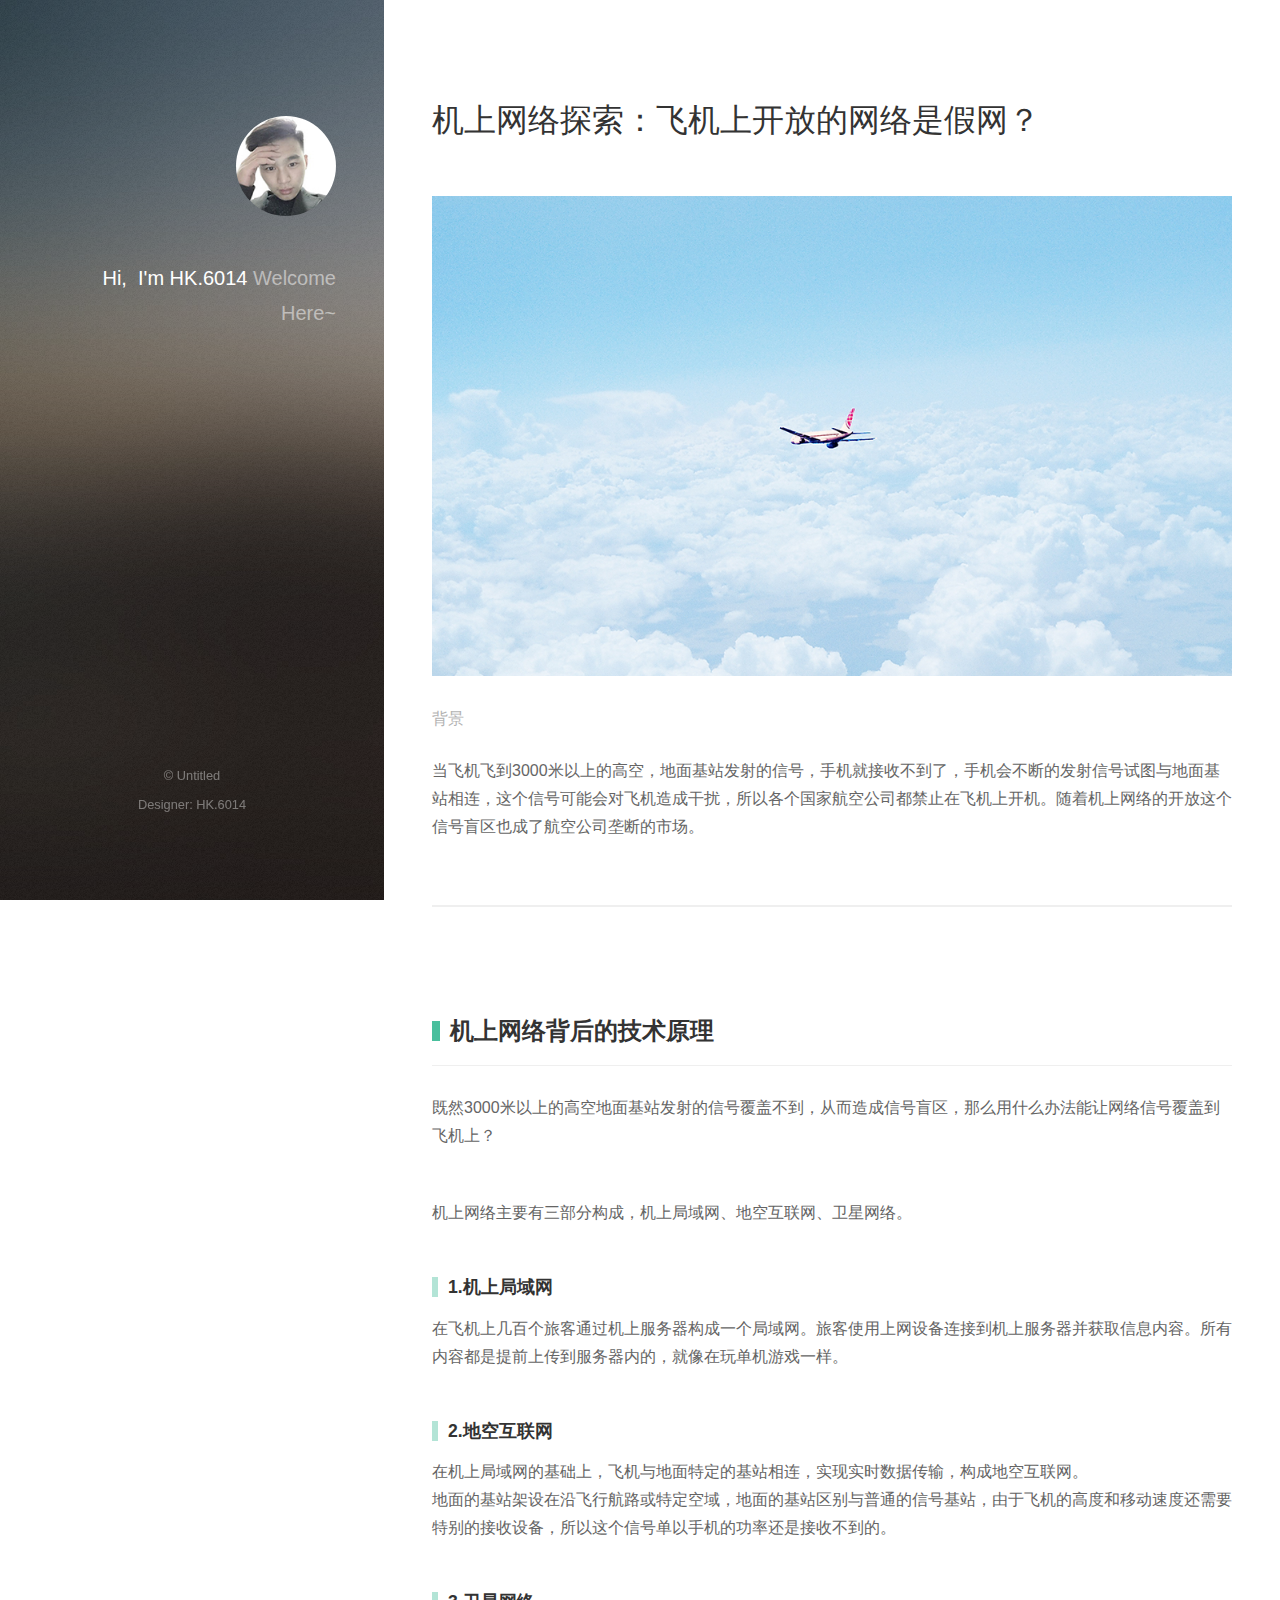
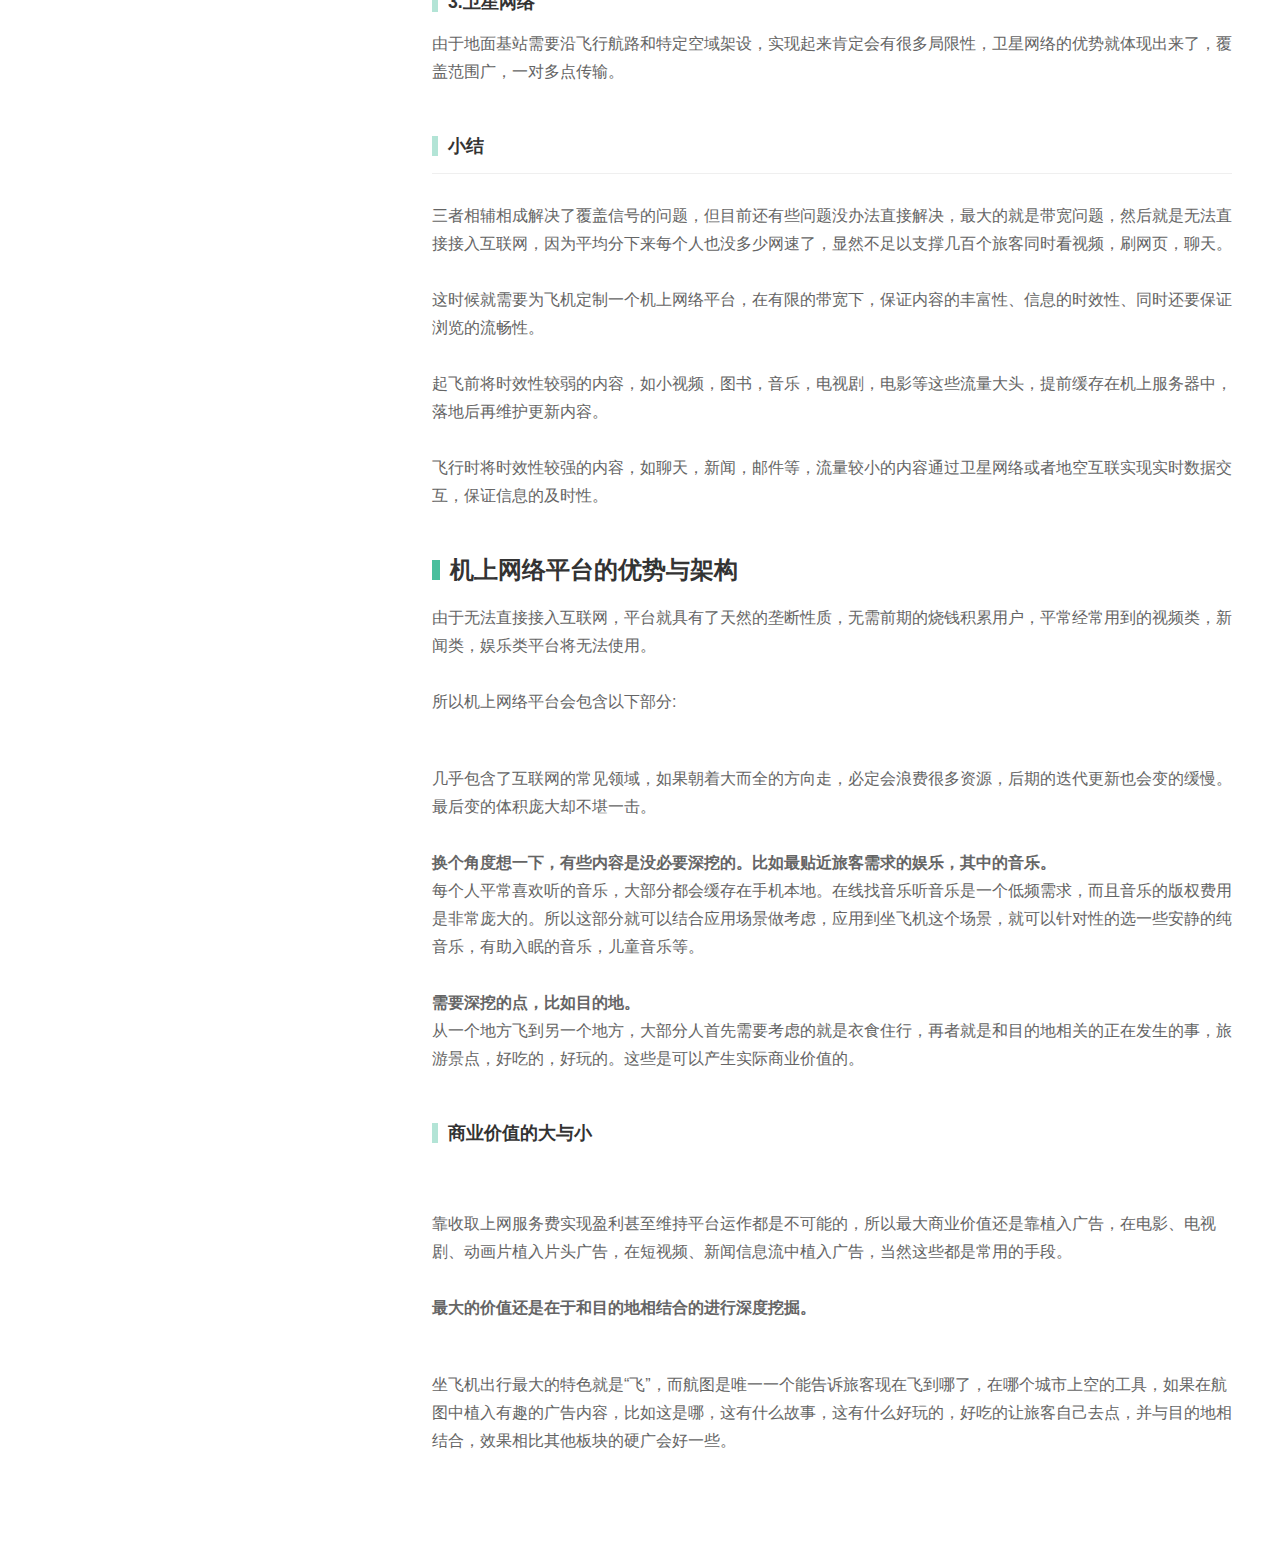
==== commit 0da442f2: "Update jse.html" ====
--- a/jse.html
+++ b/jse.html
@@ -16,7 +16,7 @@
 			<header id="header">
 				<a href="#" class="image avatar"><img src="images/avatar.jpg" alt="" /></a>
 				<h1><strong>Hi,&nbsp I'm HK.6014</strong>
-				<br>Welcome To Here~<br />
+				<br>Welcome Here~<br />
 				</h1>
 			</header>
 
